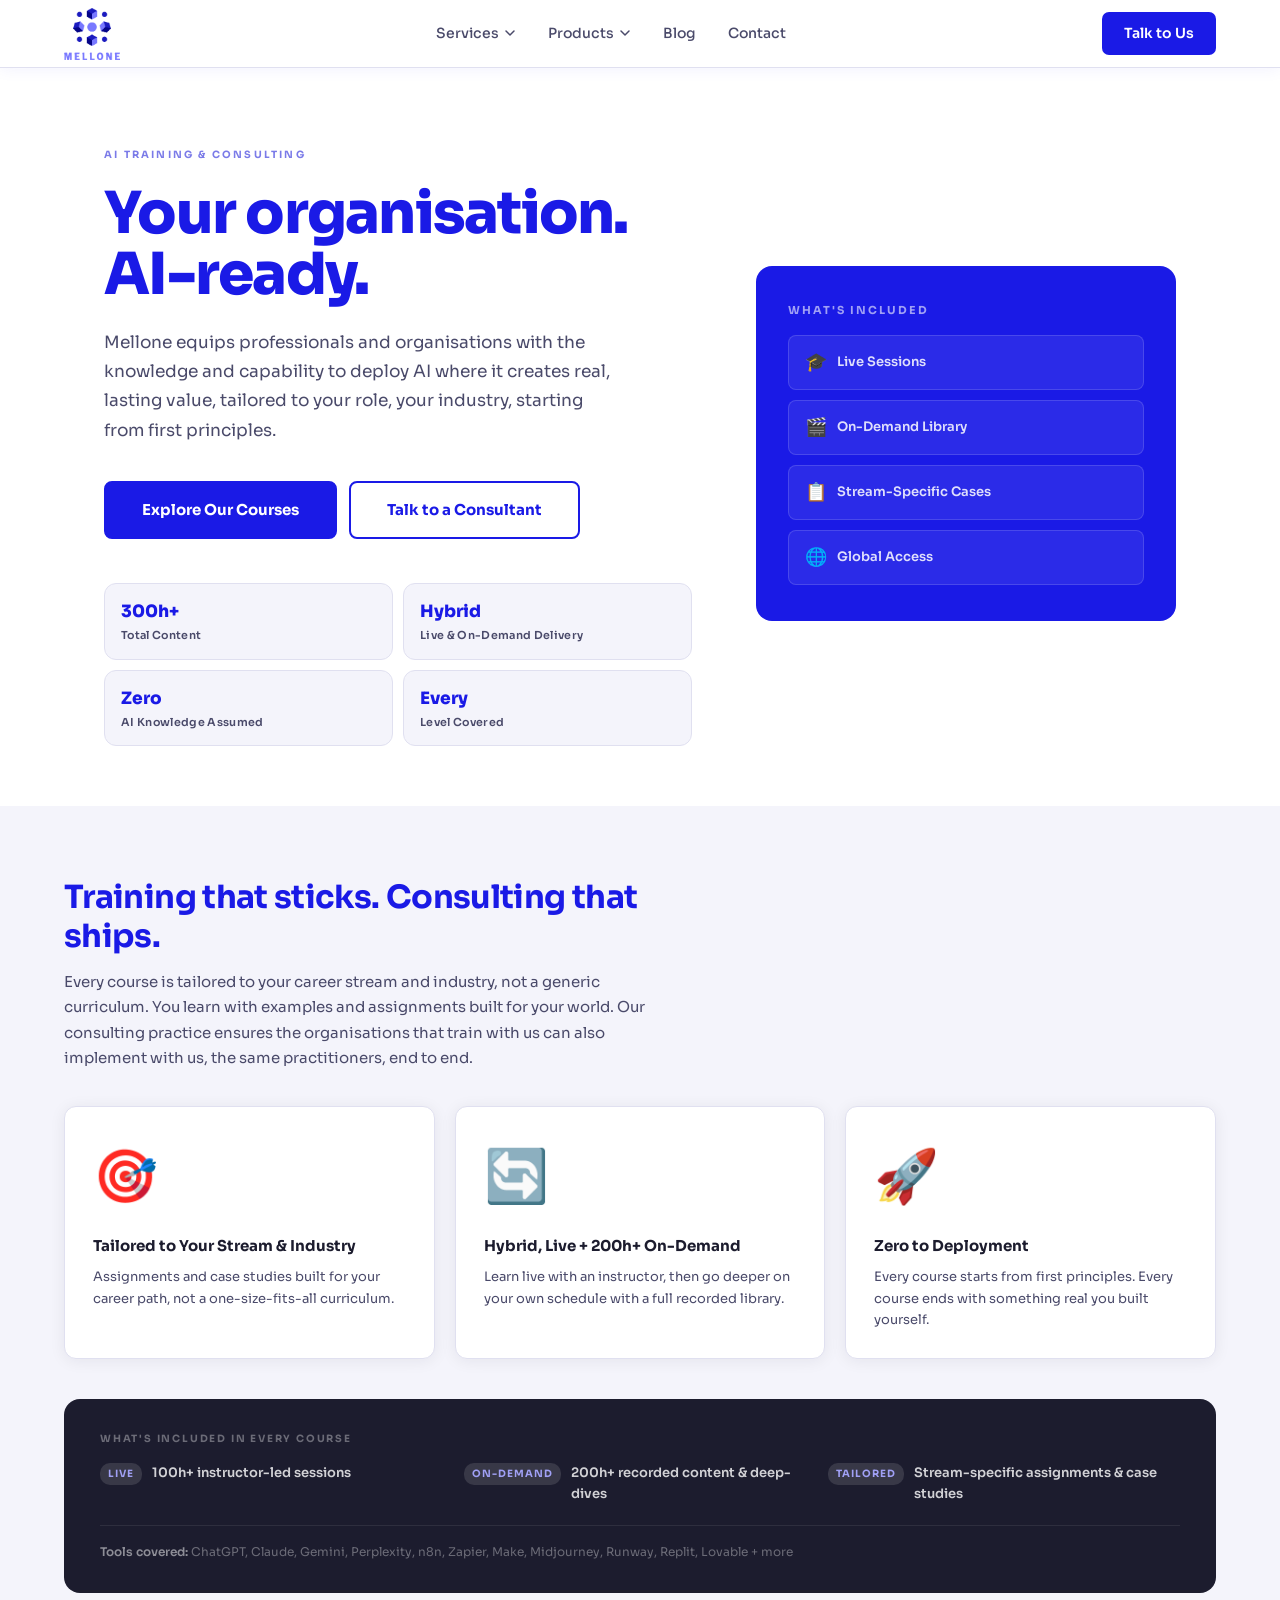
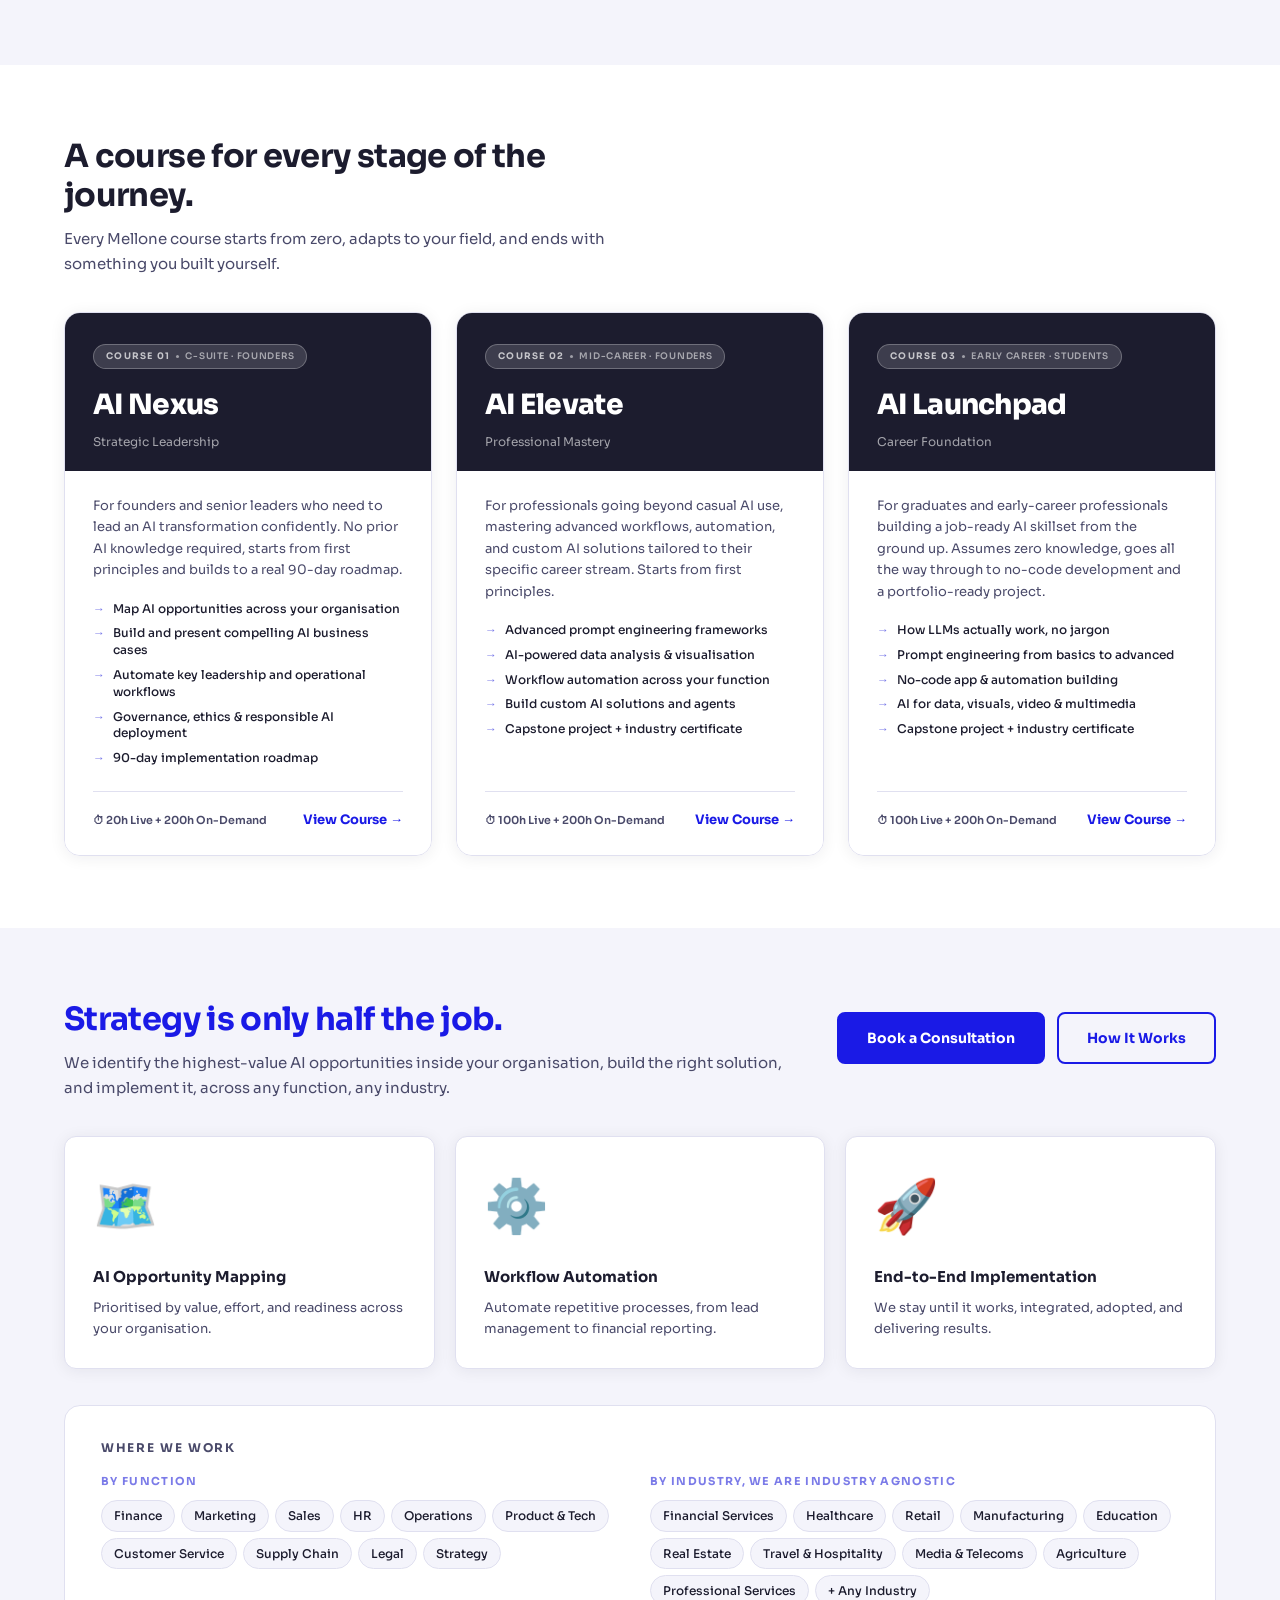
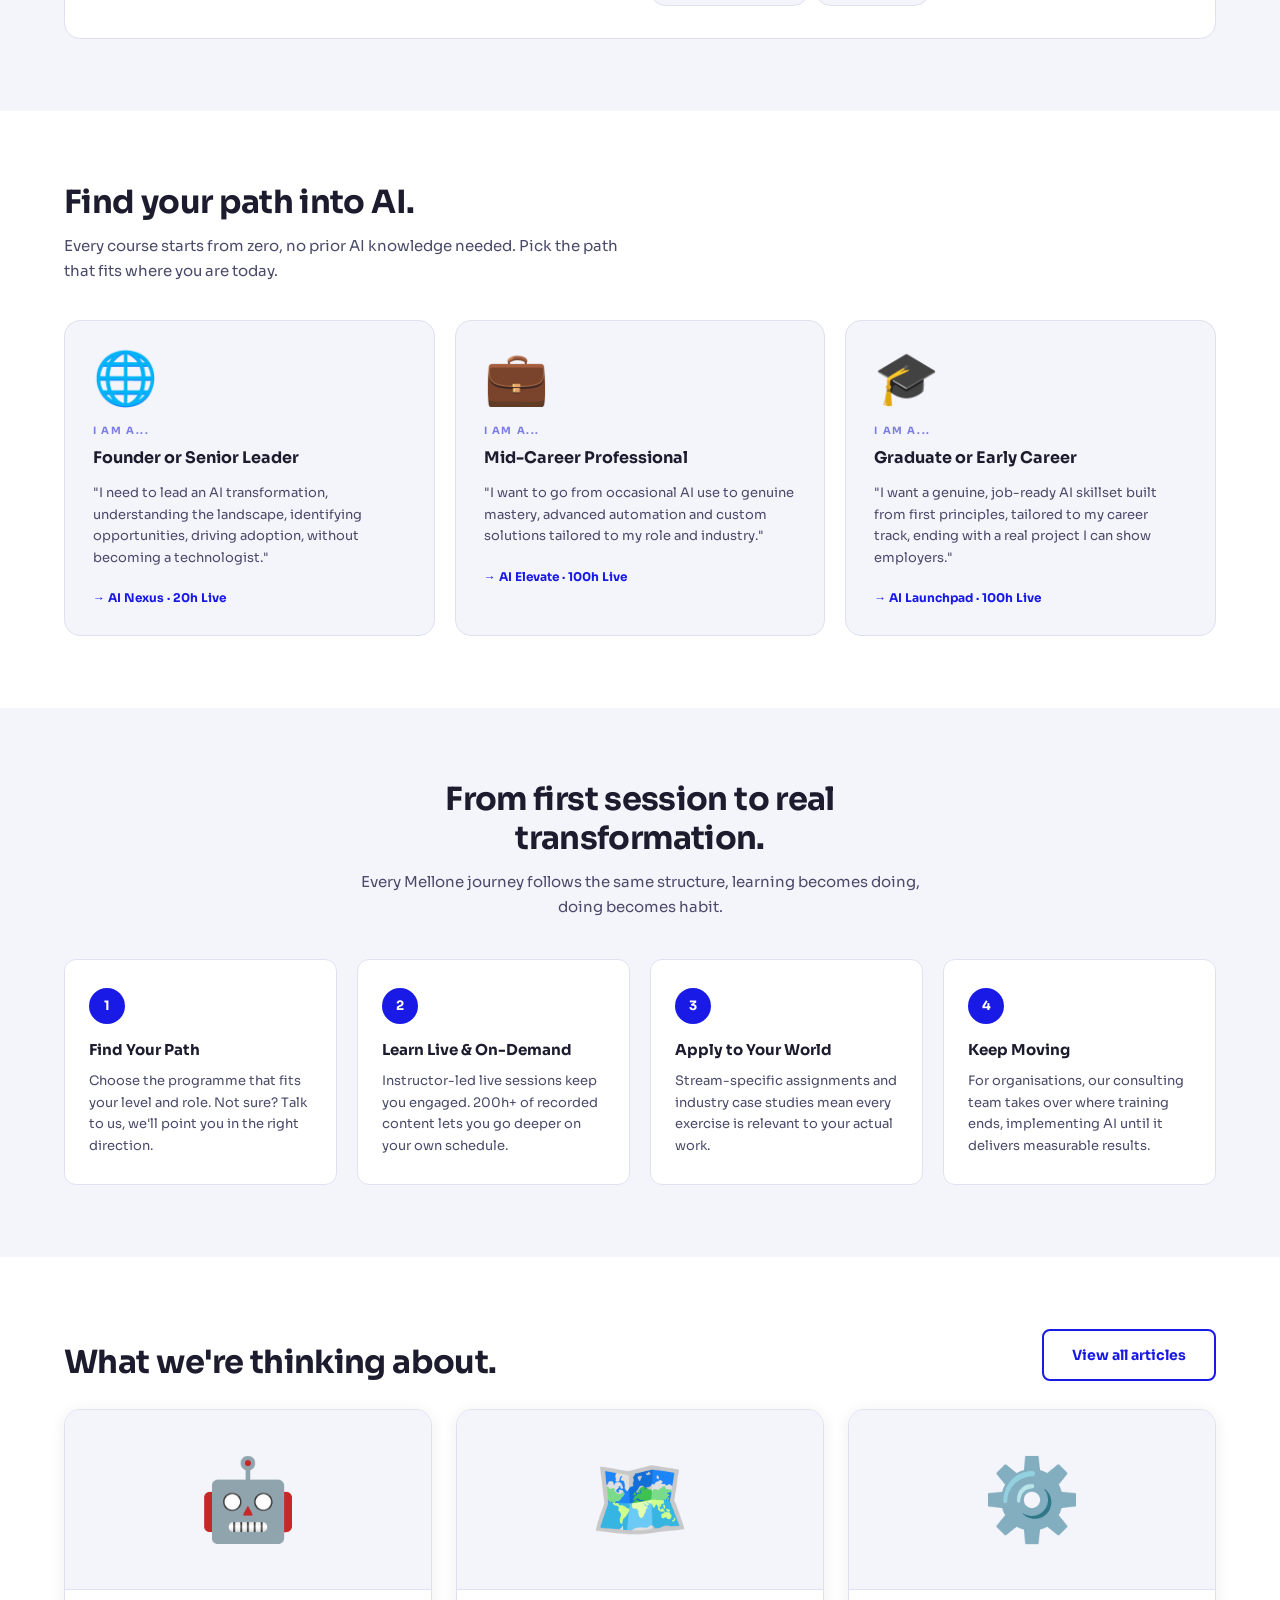
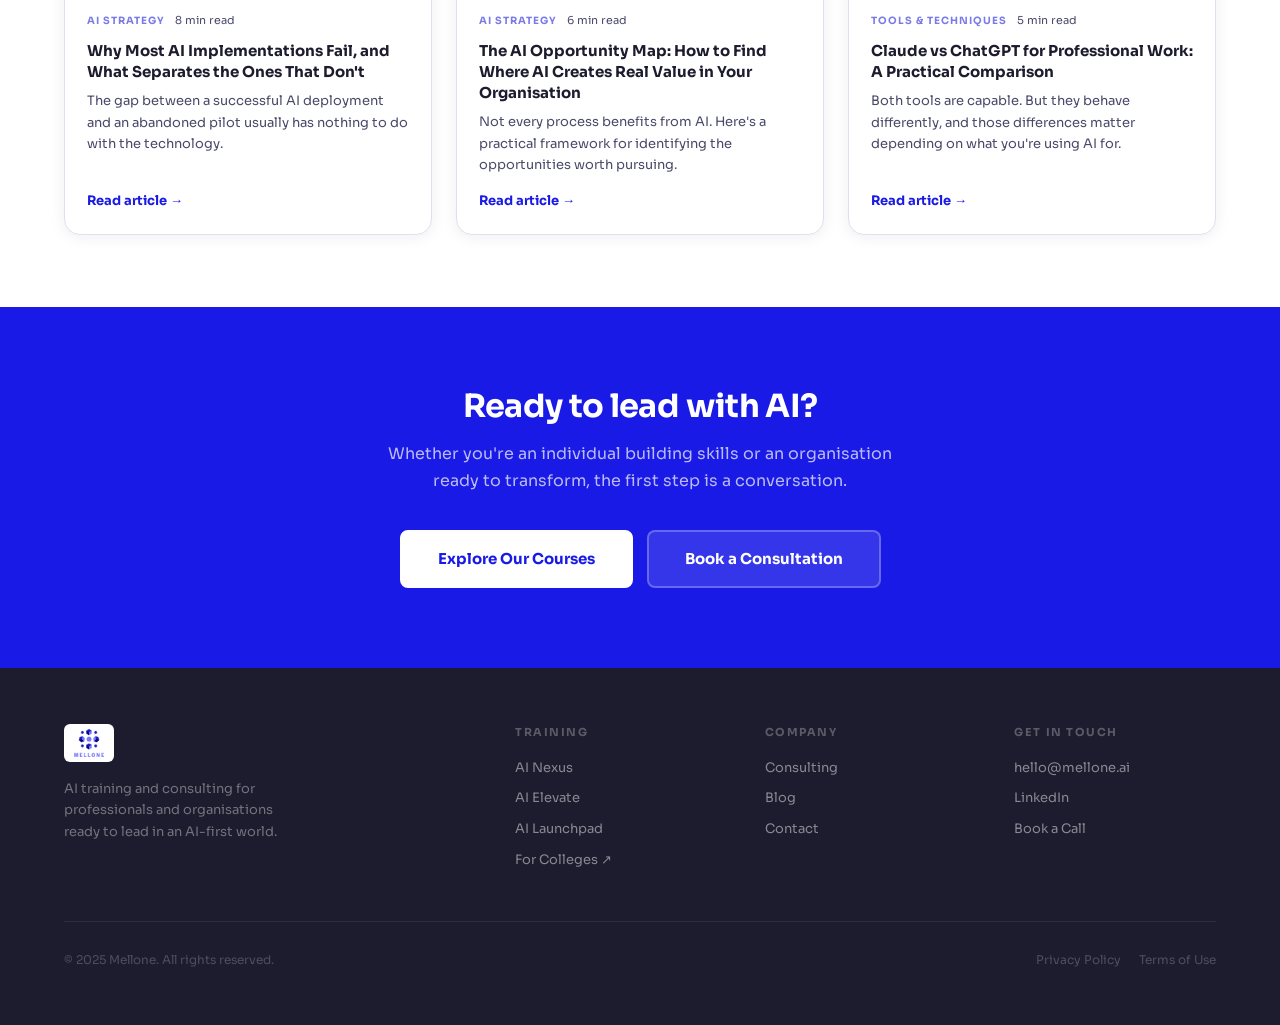
==== index.html @ 778fc6e7 "Initial commit: Mellone AI training & consulting website 9-page static website for Mellone — AI trai" ====
<!DOCTYPE html>
<html lang="en">
<head>
  <meta charset="UTF-8" />
  <meta name="viewport" content="width=device-width, initial-scale=1.0" />
  <title>Mellone | AI Training & Consulting</title>
  <link rel="stylesheet" href="styles.css" />
  <style>
    /* ---- PAGE-SPECIFIC STYLES ---- */

    /* HERO */
    .hero {
      padding: 72px 64px 60px;
      display: grid;
      grid-template-columns: 1fr 420px;
      gap: 64px;
      align-items: center;
      max-width: var(--max-width);
      margin: 0 auto;
    }

    .hero-eyebrow {
      display: inline-block;
      font-size: 10px;
      font-weight: 700;
      letter-spacing: 0.22em;
      text-transform: uppercase;
      color: var(--periwinkle);
      margin-bottom: 20px;
    }

    .hero h1 {
      font-size: clamp(38px, 5vw, 58px);
      font-weight: 800;
      color: var(--deep-blue);
      letter-spacing: -0.03em;
      line-height: 1.06;
      margin-bottom: 22px;
    }

    .hero-body {
      font-size: 17px;
      line-height: 1.72;
      color: var(--mid-gray);
      max-width: 520px;
      margin-bottom: 36px;
    }

    .hero-actions {
      display: flex;
      gap: 12px;
      flex-wrap: wrap;
      margin-bottom: 44px;
    }

    .hero-stats {
      display: grid;
      grid-template-columns: 1fr 1fr;
      gap: 10px;
    }

    .hero-stat {
      background: var(--off-white);
      border: 1px solid var(--border);
      border-radius: var(--radius-lg);
      padding: 14px 16px;
    }

    .hero-stat-num {
      font-size: 17px;
      font-weight: 800;
      color: var(--deep-blue);
      margin-bottom: 2px;
    }

    .hero-stat-lbl {
      font-size: 11px;
      font-weight: 600;
      color: var(--mid-gray);
      letter-spacing: 0.03em;
    }

    /* Hero right panel */
    .hero-right {
      background: var(--deep-blue);
      border-radius: var(--radius-xl);
      padding: 36px 32px;
      display: flex;
      flex-direction: column;
      gap: 10px;
    }

    .hero-panel-title {
      font-size: 11px;
      font-weight: 700;
      letter-spacing: 0.18em;
      text-transform: uppercase;
      color: var(--pale-blue);
      margin-bottom: 6px;
    }

    .hero-badge {
      display: flex;
      align-items: center;
      gap: 10px;
      background: rgba(255,255,255,0.08);
      border: 1px solid rgba(255,255,255,0.14);
      border-radius: var(--radius-md);
      padding: 12px 16px;
    }

    .hero-badge-icon { font-size: 18px; }

    .hero-badge-text {
      font-size: 13px;
      font-weight: 600;
      color: rgba(255,255,255,0.85);
    }

    /* WHAT WE DO */
    .what-we-do {
      padding: 72px 64px;
      background: var(--off-white);
    }

    .wwd-inner {
      max-width: var(--max-width);
      margin: 0 auto;
    }

    .wwd-header {
      max-width: 620px;
      margin-bottom: 36px;
    }

    .wwd-header h2 {
      color: var(--deep-blue);
      margin-bottom: 14px;
    }

    .wwd-pillars {
      display: grid;
      grid-template-columns: repeat(3, 1fr);
      gap: 20px;
      margin-bottom: 40px;
    }

    .pillar-card {
      background: white;
      border: 1px solid var(--border);
      border-radius: var(--radius-lg);
      padding: 28px;
      box-shadow: var(--shadow-card);
    }

    .pillar-icon { font-size: 52px; margin-bottom: 16px; }

    .pillar-title {
      font-size: 15px;
      font-weight: 700;
      color: var(--dark-navy);
      margin-bottom: 8px;
    }

    .pillar-desc {
      font-size: 13px;
      line-height: 1.65;
      color: var(--mid-gray);
    }

    .wwd-included {
      background: var(--dark-navy);
      border-radius: var(--radius-xl);
      padding: 32px 36px;
    }

    .included-label {
      font-size: 10px;
      font-weight: 700;
      letter-spacing: 0.18em;
      text-transform: uppercase;
      color: rgba(255,255,255,0.35);
      margin-bottom: 16px;
    }

    .included-grid {
      display: grid;
      grid-template-columns: repeat(3, 1fr);
      gap: 12px;
      margin-bottom: 20px;
    }

    .included-item {
      display: flex;
      align-items: flex-start;
      gap: 10px;
      font-size: 13px;
      font-weight: 600;
      color: rgba(255,255,255,0.8);
    }

    .included-item-badge {
      font-size: 10px;
      font-weight: 700;
      letter-spacing: 0.1em;
      text-transform: uppercase;
      background: rgba(255,255,255,0.12);
      color: var(--pale-blue);
      padding: 3px 8px;
      border-radius: 10px;
      flex-shrink: 0;
    }

    .tools-row {
      border-top: 1px solid rgba(255,255,255,0.08);
      padding-top: 16px;
      font-size: 12px;
      color: rgba(255,255,255,0.35);
    }

    .tools-row strong {
      color: rgba(255,255,255,0.5);
      font-weight: 600;
    }

    /* COURSES */
    .courses {
      padding: 72px 64px;
    }

    .courses-inner {
      max-width: var(--max-width);
      margin: 0 auto;
    }

    .courses-header {
      max-width: 600px;
      margin-bottom: 36px;
    }

    .courses-header h2 { margin-bottom: 12px; }

    .course-cards {
      display: grid;
      grid-template-columns: repeat(3, 1fr);
      gap: 24px;
    }

    .course-card {
      border-radius: var(--radius-xl);
      border: 1px solid var(--border);
      overflow: hidden;
      display: flex;
      flex-direction: column;
      box-shadow: var(--shadow-card);
    }

    .cc-header {
      padding: 28px 28px 20px;
    }

    .cc-header--nexus    { background: var(--dark-navy); }
    .cc-header--elevate  { background: var(--dark-navy); }
    .cc-header--launchpad { background: var(--dark-navy); }

    .cc-badge {
      display: inline-flex;
      align-items: center;
      gap: 6px;
      background: rgba(255,255,255,0.15);
      border: 1px solid rgba(255,255,255,0.25);
      border-radius: 20px;
      padding: 4px 12px;
      margin-bottom: 14px;
    }

    .cc-badge-num {
      font-size: 9px;
      font-weight: 700;
      letter-spacing: 0.14em;
      text-transform: uppercase;
      color: rgba(255,255,255,0.7);
    }

    .cc-badge-sep {
      width: 3px;
      height: 3px;
      border-radius: 50%;
      background: rgba(255,255,255,0.5);
    }

    .cc-badge-cat {
      font-size: 9px;
      font-weight: 600;
      letter-spacing: 0.08em;
      text-transform: uppercase;
      color: rgba(255,255,255,0.55);
    }

    .cc-name {
      font-size: 28px;
      font-weight: 800;
      color: white;
      letter-spacing: -0.025em;
      margin-bottom: 4px;
    }

    .cc-category-label {
      font-size: 12px;
      color: rgba(255,255,255,0.6);
    }

    .cc-body {
      padding: 24px 28px;
      background: white;
      flex: 1;
      display: flex;
      flex-direction: column;
    }

    .cc-desc {
      font-size: 13px;
      line-height: 1.65;
      color: var(--mid-gray);
      margin-bottom: 20px;
    }

    .cc-features {
      list-style: none;
      display: flex;
      flex-direction: column;
      gap: 8px;
      margin-bottom: 24px;
      flex: 1;
    }

    .cc-feat {
      display: flex;
      align-items: flex-start;
      gap: 8px;
      font-size: 12px;
      color: var(--dark-navy);
      font-weight: 500;
      line-height: 1.4;
    }

    .cc-feat::before {
      content: '→';
      color: var(--periwinkle);
      font-weight: 700;
      flex-shrink: 0;
    }

    .cc-footer {
      display: flex;
      align-items: center;
      justify-content: space-between;
      padding-top: 18px;
      border-top: 1px solid var(--border);
      margin-top: auto;
    }

    .cc-duration {
      font-size: 11px;
      font-weight: 600;
      color: var(--mid-gray);
    }

    .cc-cta {
      font-size: 13px;
      font-weight: 700;
      color: var(--deep-blue);
      text-decoration: none;
      transition: color 0.15s;
    }

    .cc-cta:hover { color: var(--mid-blue); }

    /* CONSULTING */
    .consulting-section {
      padding: 72px 64px;
      background: var(--off-white);
    }

    .consulting-inner {
      max-width: var(--max-width);
      margin: 0 auto;
    }

    .consulting-header {
      display: grid;
      grid-template-columns: 1fr auto;
      align-items: end;
      gap: 40px;
      margin-bottom: 36px;
    }

    .consulting-header h2 {
      color: var(--deep-blue);
      margin-bottom: 12px;
    }

    .consulting-cards {
      display: grid;
      grid-template-columns: repeat(3, 1fr);
      gap: 20px;
      margin-bottom: 36px;
    }

    .consulting-card {
      background: white;
      border: 1px solid var(--border);
      border-radius: var(--radius-lg);
      padding: 28px;
      box-shadow: var(--shadow-card);
    }

    .oc-icon { font-size: 52px; margin-bottom: 16px; }

    .ww-tag--more {
      font-weight: 700;
      color: var(--deep-blue);
      background: rgba(26,26,230,0.08);
      border-color: rgba(26,26,230,0.2);
    }

    .oc-title {
      font-size: 15px;
      font-weight: 700;
      color: var(--dark-navy);
      margin-bottom: 8px;
    }

    .oc-desc {
      font-size: 13px;
      line-height: 1.65;
      color: var(--mid-gray);
    }

    .where-we-work {
      background: white;
      border: 1px solid var(--border);
      border-radius: var(--radius-xl);
      padding: 32px 36px;
    }

    .ww-title {
      font-size: 12px;
      font-weight: 700;
      letter-spacing: 0.14em;
      text-transform: uppercase;
      color: var(--mid-gray);
      margin-bottom: 16px;
    }

    .ww-grid {
      display: grid;
      grid-template-columns: 1fr 1fr;
      gap: 20px;
    }

    .ww-group-label {
      font-size: 11px;
      font-weight: 700;
      letter-spacing: 0.12em;
      text-transform: uppercase;
      color: var(--periwinkle);
      margin-bottom: 10px;
    }

    .ww-tags {
      display: flex;
      flex-wrap: wrap;
      gap: 6px;
    }

    .ww-tag {
      font-size: 12px;
      font-weight: 500;
      color: var(--dark-navy);
      background: var(--off-white);
      border: 1px solid var(--border);
      padding: 5px 12px;
      border-radius: 20px;
    }

    .consulting-cta-row {
      display: flex;
      gap: 12px;
      margin-bottom: 36px;
    }

    /* PATHWAYS */
    .pathways {
      padding: 72px 64px;
    }

    .pathways-inner {
      max-width: var(--max-width);
      margin: 0 auto;
    }

    .pathways-header {
      max-width: 580px;
      margin-bottom: 36px;
    }

    .pathways-header h2 { margin-bottom: 12px; }

    .pathway-cards {
      display: grid;
      grid-template-columns: repeat(3, 1fr);
      gap: 20px;
    }

    .pathway-card {
      background: var(--off-white);
      border: 1px solid var(--border);
      border-radius: var(--radius-xl);
      padding: 32px 28px 28px;
    }

    .pathway-icon {
      font-size: 52px;
      margin-bottom: 18px;
      display: block;
      line-height: 1;
    }

    .pathway-label {
      font-size: 10px;
      font-weight: 700;
      letter-spacing: 0.16em;
      text-transform: uppercase;
      color: var(--periwinkle);
      margin-bottom: 6px;
    }

    .pathway-title {
      font-size: 16px;
      font-weight: 700;
      color: var(--dark-navy);
      margin-bottom: 12px;
    }

    .pathway-desc {
      font-size: 13px;
      line-height: 1.65;
      color: var(--mid-gray);
      margin-bottom: 20px;
    }

    .pathway-link {
      font-size: 12px;
      font-weight: 700;
      color: var(--deep-blue);
      display: flex;
      align-items: center;
      gap: 6px;
      text-decoration: none;
      transition: color 0.15s;
    }

    .pathway-link:hover { color: var(--mid-blue); }

    /* PROCESS */
    .process {
      padding: 72px 64px;
      background: var(--off-white);
    }

    .process-inner {
      max-width: var(--max-width);
      margin: 0 auto;
    }

    .process-header {
      text-align: center;
      max-width: 600px;
      margin: 0 auto 40px;
    }

    .process-header h2 { margin-bottom: 12px; }

    .process-steps {
      display: grid;
      grid-template-columns: repeat(4, 1fr);
      gap: 20px;
      position: relative;
    }

    .step-card {
      background: white;
      border: 1px solid var(--border);
      border-radius: var(--radius-lg);
      padding: 28px 24px;
      position: relative;
    }

    .step-num {
      width: 36px;
      height: 36px;
      border-radius: 50%;
      background: var(--deep-blue);
      color: white;
      font-size: 13px;
      font-weight: 700;
      display: flex;
      align-items: center;
      justify-content: center;
      margin-bottom: 14px;
    }

    .step-title {
      font-size: 15px;
      font-weight: 700;
      color: var(--dark-navy);
      margin-bottom: 8px;
    }

    .step-desc {
      font-size: 13px;
      line-height: 1.65;
      color: var(--mid-gray);
    }

    /* BLOG */
    .blog-section {
      padding: 72px 64px;
    }

    .blog-inner {
      max-width: var(--max-width);
      margin: 0 auto;
    }

    .blog-header {
      display: flex;
      align-items: flex-end;
      justify-content: space-between;
      margin-bottom: 28px;
    }

    .blog-header h2 { margin-bottom: 0; }

    .blog-grid {
      display: grid;
      grid-template-columns: repeat(3, 1fr);
      gap: 24px;
    }

    .blog-card {
      border: 1px solid var(--border);
      border-radius: var(--radius-xl);
      overflow: hidden;
      display: flex;
      flex-direction: column;
      background: white;
      box-shadow: var(--shadow-card);
      transition: box-shadow 0.2s, transform 0.2s;
    }

    .blog-card:hover {
      box-shadow: 0 8px 32px rgba(28,28,46,0.12);
      transform: translateY(-2px);
    }

    .blog-card-img {
      height: 180px;
      background: var(--off-white);
      display: flex;
      align-items: center;
      justify-content: center;
      border-bottom: 1px solid var(--border);
      font-size: 80px;
    }

    .blog-card-body {
      padding: 22px;
      flex: 1;
      display: flex;
      flex-direction: column;
    }

    .blog-card-meta {
      display: flex;
      align-items: center;
      gap: 10px;
      margin-bottom: 10px;
    }

    .blog-card-cat {
      font-size: 10px;
      font-weight: 700;
      letter-spacing: 0.1em;
      text-transform: uppercase;
      color: var(--periwinkle);
    }

    .blog-card-time {
      font-size: 11px;
      color: var(--mid-gray);
    }

    .blog-card-title {
      font-size: 15px;
      font-weight: 700;
      color: var(--dark-navy);
      line-height: 1.4;
      margin-bottom: 8px;
    }

    .blog-card-excerpt {
      font-size: 13px;
      line-height: 1.65;
      color: var(--mid-gray);
      flex: 1;
      margin-bottom: 16px;
    }

    .blog-card-link {
      font-size: 13px;
      font-weight: 700;
      color: var(--deep-blue);
      text-decoration: none;
      transition: color 0.15s;
    }

    .blog-card-link:hover { color: var(--mid-blue); }

    /* RESPONSIVE */
    @media (max-width: 1024px) {
      .hero {
        grid-template-columns: 1fr;
        padding: 72px 40px 64px;
        gap: 40px;
      }
      .hero-right { display: none; }
      .wwd-pillars,
      .course-cards,
      .consulting-cards,
      .pathway-cards,
      .blog-grid {
        grid-template-columns: 1fr 1fr;
      }
      .process-steps { grid-template-columns: 1fr 1fr; }
      .included-grid { grid-template-columns: 1fr 1fr; }
      .what-we-do,
      .courses,
      .consulting-section,
      .pathways,
      .process,
      .blog-section { padding: 72px 40px; }
    }

    @media (max-width: 768px) {
      .hero { padding: 56px 20px 48px; }
      .hero-stats { grid-template-columns: 1fr 1fr; }
      .wwd-pillars,
      .course-cards,
      .consulting-cards,
      .pathway-cards,
      .process-steps,
      .blog-grid { grid-template-columns: 1fr; }
      .included-grid { grid-template-columns: 1fr; }
      .what-we-do,
      .courses,
      .consulting-section,
      .pathways,
      .process,
      .blog-section { padding: 56px 20px; }
      .consulting-header { grid-template-columns: 1fr; }
      .blog-header { flex-direction: column; align-items: flex-start; gap: 14px; }
      .ww-grid { grid-template-columns: 1fr; }
    }
  </style>
</head>
<body>

  <!-- ======================== NAV ======================== -->
  <nav class="nav">
    <a href="index.html" class="nav-logo">
      <img src="assets/FullLogo_NoBuffer.png" alt="Mellone" />
    </a>

    <div class="nav-links">
      <div class="nav-dropdown">
        <button class="nav-dropdown-toggle">
          Services
          <svg viewBox="0 0 12 12" fill="none" xmlns="http://www.w3.org/2000/svg"><path d="M2 4l4 4 4-4" stroke="currentColor" stroke-width="1.5" stroke-linecap="round" stroke-linejoin="round"/></svg>
        </button>
        <div class="nav-dropdown-menu">
          <a href="consulting.html" class="nav-dropdown-item">Consulting</a>
          <a href="training.html" class="nav-dropdown-item">Training</a>
        </div>
      </div>

      <div class="nav-dropdown">
        <button class="nav-dropdown-toggle">
          Products
          <svg viewBox="0 0 12 12" fill="none" xmlns="http://www.w3.org/2000/svg"><path d="M2 4l4 4 4-4" stroke="currentColor" stroke-width="1.5" stroke-linecap="round" stroke-linejoin="round"/></svg>
        </button>
        <div class="nav-dropdown-menu">
          <a href="ai-nexus.html" class="nav-dropdown-item">AI Nexus</a>
          <a href="ai-launchpad.html" class="nav-dropdown-item">AI Launchpad</a>
          <a href="ai-elevate.html" class="nav-dropdown-item">AI Elevate</a>
          <a href="https://campuslogix.in/" class="nav-dropdown-item" target="_blank" rel="noopener">For Colleges ↗</a>
        </div>
      </div>

      <a href="blog.html" class="nav-link">Blog</a>
      <a href="contact.html" class="nav-link">Contact</a>
    </div>

    <div class="nav-right">
      <a href="contact.html" class="nav-cta">Talk to Us</a>
    </div>

    <button class="nav-hamburger" aria-label="Toggle menu" onclick="this.closest('.nav').classList.toggle('mobile-open')">
      <span></span><span></span><span></span>
    </button>
  </nav>

  <!-- ======================== HERO ======================== -->
  <section style="background: var(--white);">
    <div class="hero animate-fade-up">
      <div class="hero-left">
        <span class="hero-eyebrow">AI Training &amp; Consulting</span>
        <h1>Your organisation.<br>AI-ready.</h1>
        <p class="hero-body">Mellone equips professionals and organisations with the knowledge and capability to deploy AI where it creates real, lasting value, tailored to your role, your industry, starting from first principles.</p>
        <div class="hero-actions">
          <a href="training.html" class="btn btn-primary btn-lg">Explore Our Courses</a>
          <a href="contact.html" class="btn btn-secondary btn-lg">Talk to a Consultant</a>
        </div>
        <div class="hero-stats">
          <div class="hero-stat">
            <div class="hero-stat-num">300h+</div>
            <div class="hero-stat-lbl">Total Content</div>
          </div>
          <div class="hero-stat">
            <div class="hero-stat-num">Hybrid</div>
            <div class="hero-stat-lbl">Live &amp; On-Demand Delivery</div>
          </div>
          <div class="hero-stat">
            <div class="hero-stat-num">Zero</div>
            <div class="hero-stat-lbl">AI Knowledge Assumed</div>
          </div>
          <div class="hero-stat">
            <div class="hero-stat-num">Every</div>
            <div class="hero-stat-lbl">Level Covered</div>
          </div>
        </div>
      </div>

      <div class="hero-right">
        <div class="hero-panel-title">What's included</div>
        <div class="hero-badge">
          <span class="hero-badge-icon">🎓</span>
          <span class="hero-badge-text">Live Sessions</span>
        </div>
        <div class="hero-badge">
          <span class="hero-badge-icon">🎬</span>
          <span class="hero-badge-text">On-Demand Library</span>
        </div>
        <div class="hero-badge">
          <span class="hero-badge-icon">📋</span>
          <span class="hero-badge-text">Stream-Specific Cases</span>
        </div>
        <div class="hero-badge">
          <span class="hero-badge-icon">🌐</span>
          <span class="hero-badge-text">Global Access</span>
        </div>
      </div>
    </div>
  </section>

  <!-- ======================== WHAT WE DO ======================== -->
  <section class="what-we-do">
    <div class="wwd-inner">
      <div class="wwd-header">
        <h2>Training that sticks. Consulting that ships.</h2>
        <p class="body-md">Every course is tailored to your career stream and industry, not a generic curriculum. You learn with examples and assignments built for your world. Our consulting practice ensures the organisations that train with us can also implement with us, the same practitioners, end to end.</p>
      </div>

      <div class="wwd-pillars">
        <div class="pillar-card">
          <div class="pillar-icon">🎯</div>
          <div class="pillar-title">Tailored to Your Stream &amp; Industry</div>
          <p class="pillar-desc">Assignments and case studies built for your career path, not a one-size-fits-all curriculum.</p>
        </div>
        <div class="pillar-card">
          <div class="pillar-icon">🔄</div>
          <div class="pillar-title">Hybrid, Live + 200h+ On-Demand</div>
          <p class="pillar-desc">Learn live with an instructor, then go deeper on your own schedule with a full recorded library.</p>
        </div>
        <div class="pillar-card">
          <div class="pillar-icon">🚀</div>
          <div class="pillar-title">Zero to Deployment</div>
          <p class="pillar-desc">Every course starts from first principles. Every course ends with something real you built yourself.</p>
        </div>
      </div>

      <div class="wwd-included">
        <div class="included-label">What's included in every course</div>
        <div class="included-grid">
          <div class="included-item">
            <span class="included-item-badge">Live</span>
            100h+ instructor-led sessions
          </div>
          <div class="included-item">
            <span class="included-item-badge">On-Demand</span>
            200h+ recorded content &amp; deep-dives
          </div>
          <div class="included-item">
            <span class="included-item-badge">Tailored</span>
            Stream-specific assignments &amp; case studies
          </div>
        </div>
        <div class="tools-row">
          <strong>Tools covered:</strong> ChatGPT, Claude, Gemini, Perplexity, n8n, Zapier, Make, Midjourney, Runway, Replit, Lovable + more
        </div>
      </div>
    </div>
  </section>

  <!-- ======================== COURSES ======================== -->
  <section class="courses">
    <div class="courses-inner">
      <div class="courses-header">
        <h2>A course for every stage of the journey.</h2>
        <p class="body-md">Every Mellone course starts from zero, adapts to your field, and ends with something you built yourself.</p>
      </div>

      <div class="course-cards">
        <!-- AI Nexus -->
        <div class="course-card">
          <div class="cc-header cc-header--nexus">
            <div class="cc-badge">
              <span class="cc-badge-num">Course 01</span>
              <span class="cc-badge-sep"></span>
              <span class="cc-badge-cat">C-Suite · Founders</span>
            </div>
            <div class="cc-name">AI Nexus</div>
            <div class="cc-category-label">Strategic Leadership</div>
          </div>
          <div class="cc-body">
            <p class="cc-desc">For founders and senior leaders who need to lead an AI transformation confidently. No prior AI knowledge required, starts from first principles and builds to a real 90-day roadmap.</p>
            <ul class="cc-features">
              <li class="cc-feat">Map AI opportunities across your organisation</li>
              <li class="cc-feat">Build and present compelling AI business cases</li>
              <li class="cc-feat">Automate key leadership and operational workflows</li>
              <li class="cc-feat">Governance, ethics &amp; responsible AI deployment</li>
              <li class="cc-feat">90-day implementation roadmap</li>
            </ul>
            <div class="cc-footer">
              <span class="cc-duration">⏱ 20h Live + 200h On-Demand</span>
              <a href="ai-nexus.html" class="cc-cta">View Course →</a>
            </div>
          </div>
        </div>

        <!-- AI Elevate -->
        <div class="course-card">
          <div class="cc-header cc-header--elevate">
            <div class="cc-badge">
              <span class="cc-badge-num">Course 02</span>
              <span class="cc-badge-sep"></span>
              <span class="cc-badge-cat">Mid-Career · Founders</span>
            </div>
            <div class="cc-name">AI Elevate</div>
            <div class="cc-category-label">Professional Mastery</div>
          </div>
          <div class="cc-body">
            <p class="cc-desc">For professionals going beyond casual AI use, mastering advanced workflows, automation, and custom AI solutions tailored to their specific career stream. Starts from first principles.</p>
            <ul class="cc-features">
              <li class="cc-feat">Advanced prompt engineering frameworks</li>
              <li class="cc-feat">AI-powered data analysis &amp; visualisation</li>
              <li class="cc-feat">Workflow automation across your function</li>
              <li class="cc-feat">Build custom AI solutions and agents</li>
              <li class="cc-feat">Capstone project + industry certificate</li>
            </ul>
            <div class="cc-footer">
              <span class="cc-duration">⏱ 100h Live + 200h On-Demand</span>
              <a href="ai-elevate.html" class="cc-cta">View Course →</a>
            </div>
          </div>
        </div>

        <!-- AI Launchpad -->
        <div class="course-card">
          <div class="cc-header cc-header--launchpad">
            <div class="cc-badge">
              <span class="cc-badge-num">Course 03</span>
              <span class="cc-badge-sep"></span>
              <span class="cc-badge-cat">Early Career · Students</span>
            </div>
            <div class="cc-name">AI Launchpad</div>
            <div class="cc-category-label">Career Foundation</div>
          </div>
          <div class="cc-body">
            <p class="cc-desc">For graduates and early-career professionals building a job-ready AI skillset from the ground up. Assumes zero knowledge, goes all the way through to no-code development and a portfolio-ready project.</p>
            <ul class="cc-features">
              <li class="cc-feat">How LLMs actually work, no jargon</li>
              <li class="cc-feat">Prompt engineering from basics to advanced</li>
              <li class="cc-feat">No-code app &amp; automation building</li>
              <li class="cc-feat">AI for data, visuals, video &amp; multimedia</li>
              <li class="cc-feat">Capstone project + industry certificate</li>
            </ul>
            <div class="cc-footer">
              <span class="cc-duration">⏱ 100h Live + 200h On-Demand</span>
              <a href="ai-launchpad.html" class="cc-cta">View Course →</a>
            </div>
          </div>
        </div>
      </div>
    </div>
  </section>

  <!-- ======================== CONSULTING ======================== -->
  <section class="consulting-section">
    <div class="consulting-inner">
      <div class="consulting-header">
        <div>
          <h2>Strategy is only half the job.</h2>
          <p class="body-md">We identify the highest-value AI opportunities inside your organisation, build the right solution, and implement it, across any function, any industry.</p>
        </div>
        <div class="consulting-cta-row">
          <a href="contact.html" class="btn btn-primary">Book a Consultation</a>
          <a href="consulting.html" class="btn btn-secondary">How It Works</a>
        </div>
      </div>

      <div class="consulting-cards">
        <div class="consulting-card">
          <div class="oc-icon">🗺️</div>
          <div class="oc-title">AI Opportunity Mapping</div>
          <p class="oc-desc">Prioritised by value, effort, and readiness across your organisation.</p>
        </div>
        <div class="consulting-card">
          <div class="oc-icon">⚙️</div>
          <div class="oc-title">Workflow Automation</div>
          <p class="oc-desc">Automate repetitive processes, from lead management to financial reporting.</p>
        </div>
        <div class="consulting-card">
          <div class="oc-icon">🚀</div>
          <div class="oc-title">End-to-End Implementation</div>
          <p class="oc-desc">We stay until it works, integrated, adopted, and delivering results.</p>
        </div>
      </div>

      <div class="where-we-work">
        <div class="ww-title">Where we work</div>
        <div class="ww-grid">
          <div>
            <div class="ww-group-label">By Function</div>
            <div class="ww-tags">
              <span class="ww-tag">Finance</span>
              <span class="ww-tag">Marketing</span>
              <span class="ww-tag">Sales</span>
              <span class="ww-tag">HR</span>
              <span class="ww-tag">Operations</span>
              <span class="ww-tag">Product &amp; Tech</span>
              <span class="ww-tag">Customer Service</span>
              <span class="ww-tag">Supply Chain</span>
              <span class="ww-tag">Legal</span>
              <span class="ww-tag">Strategy</span>
            </div>
          </div>
          <div>
            <div class="ww-group-label">By Industry, we are industry agnostic</div>
            <div class="ww-tags">
              <span class="ww-tag">Financial Services</span>
              <span class="ww-tag">Healthcare</span>
              <span class="ww-tag">Retail</span>
              <span class="ww-tag">Manufacturing</span>
              <span class="ww-tag">Education</span>
              <span class="ww-tag">Real Estate</span>
              <span class="ww-tag">Travel &amp; Hospitality</span>
              <span class="ww-tag">Media &amp; Telecoms</span>
              <span class="ww-tag">Agriculture</span>
              <span class="ww-tag">Professional Services</span>
              <span class="ww-tag ww-tag--more">+ Any Industry</span>
            </div>
          </div>
        </div>
      </div>
    </div>
  </section>

  <!-- ======================== PATHWAYS ======================== -->
  <section class="pathways">
    <div class="pathways-inner">
      <div class="pathways-header">
        <h2>Find your path into AI.</h2>
        <p class="body-md">Every course starts from zero, no prior AI knowledge needed. Pick the path that fits where you are today.</p>
      </div>

      <div class="pathway-cards">
        <div class="pathway-card">
          <span class="pathway-icon">🌐</span>
          <div class="pathway-label">I am a...</div>
          <div class="pathway-title">Founder or Senior Leader</div>
          <p class="pathway-desc">"I need to lead an AI transformation, understanding the landscape, identifying opportunities, driving adoption, without becoming a technologist."</p>
          <a href="ai-nexus.html" class="pathway-link">→ AI Nexus · 20h Live</a>
        </div>
        <div class="pathway-card">
          <span class="pathway-icon">💼</span>
          <div class="pathway-label">I am a...</div>
          <div class="pathway-title">Mid-Career Professional</div>
          <p class="pathway-desc">"I want to go from occasional AI use to genuine mastery, advanced automation and custom solutions tailored to my role and industry."</p>
          <a href="ai-elevate.html" class="pathway-link">→ AI Elevate · 100h Live</a>
        </div>
        <div class="pathway-card">
          <span class="pathway-icon">🎓</span>
          <div class="pathway-label">I am a...</div>
          <div class="pathway-title">Graduate or Early Career</div>
          <p class="pathway-desc">"I want a genuine, job-ready AI skillset built from first principles, tailored to my career track, ending with a real project I can show employers."</p>
          <a href="ai-launchpad.html" class="pathway-link">→ AI Launchpad · 100h Live</a>
        </div>
      </div>
    </div>
  </section>

  <!-- ======================== PROCESS ======================== -->
  <section class="process">
    <div class="process-inner">
      <div class="process-header">
        <h2>From first session to real transformation.</h2>
        <p class="body-md">Every Mellone journey follows the same structure, learning becomes doing, doing becomes habit.</p>
      </div>

      <div class="process-steps">
        <div class="step-card">
          <div class="step-num">1</div>
          <div class="step-title">Find Your Path</div>
          <p class="step-desc">Choose the programme that fits your level and role. Not sure? Talk to us, we'll point you in the right direction.</p>
        </div>
        <div class="step-card">
          <div class="step-num">2</div>
          <div class="step-title">Learn Live &amp; On-Demand</div>
          <p class="step-desc">Instructor-led live sessions keep you engaged. 200h+ of recorded content lets you go deeper on your own schedule.</p>
        </div>
        <div class="step-card">
          <div class="step-num">3</div>
          <div class="step-title">Apply to Your World</div>
          <p class="step-desc">Stream-specific assignments and industry case studies mean every exercise is relevant to your actual work.</p>
        </div>
        <div class="step-card">
          <div class="step-num">4</div>
          <div class="step-title">Keep Moving</div>
          <p class="step-desc">For organisations, our consulting team takes over where training ends, implementing AI until it delivers measurable results.</p>
        </div>
      </div>
    </div>
  </section>

  <!-- ======================== BLOG ======================== -->
  <section class="blog-section">
    <div class="blog-inner">
      <div class="blog-header">
        <h2>What we're thinking about.</h2>
        <a href="blog.html" class="btn btn-secondary">View all articles</a>
      </div>

      <div class="blog-grid">
        <a href="blog-article.html" class="blog-card" style="text-decoration:none;">
          <div class="blog-card-img">🤖</div>
          <div class="blog-card-body">
            <div class="blog-card-meta">
              <span class="blog-card-cat">AI Strategy</span>
              <span class="blog-card-time">8 min read</span>
            </div>
            <div class="blog-card-title">Why Most AI Implementations Fail, and What Separates the Ones That Don't</div>
            <p class="blog-card-excerpt">The gap between a successful AI deployment and an abandoned pilot usually has nothing to do with the technology.</p>
            <span class="blog-card-link">Read article →</span>
          </div>
        </a>
        <a href="blog.html" class="blog-card" style="text-decoration:none;">
          <div class="blog-card-img">🗺️</div>
          <div class="blog-card-body">
            <div class="blog-card-meta">
              <span class="blog-card-cat">AI Strategy</span>
              <span class="blog-card-time">6 min read</span>
            </div>
            <div class="blog-card-title">The AI Opportunity Map: How to Find Where AI Creates Real Value in Your Organisation</div>
            <p class="blog-card-excerpt">Not every process benefits from AI. Here's a practical framework for identifying the opportunities worth pursuing.</p>
            <span class="blog-card-link">Read article →</span>
          </div>
        </a>
        <a href="blog.html" class="blog-card" style="text-decoration:none;">
          <div class="blog-card-img">⚙️</div>
          <div class="blog-card-body">
            <div class="blog-card-meta">
              <span class="blog-card-cat">Tools &amp; Techniques</span>
              <span class="blog-card-time">5 min read</span>
            </div>
            <div class="blog-card-title">Claude vs ChatGPT for Professional Work: A Practical Comparison</div>
            <p class="blog-card-excerpt">Both tools are capable. But they behave differently, and those differences matter depending on what you're using AI for.</p>
            <span class="blog-card-link">Read article →</span>
          </div>
        </a>
      </div>
    </div>
  </section>

  <!-- ======================== CTA ======================== -->
  <section class="cta-section">
    <div style="max-width: var(--max-width); margin: 0 auto;">
      <h2>Ready to lead with AI?</h2>
      <p>Whether you're an individual building skills or an organisation ready to transform, the first step is a conversation.</p>
      <div class="cta-actions">
        <a href="training.html" class="btn btn-white btn-lg">Explore Our Courses</a>
        <a href="contact.html" class="btn btn-ghost-white btn-lg">Book a Consultation</a>
      </div>
    </div>
  </section>

  <!-- ======================== FOOTER ======================== -->
  <footer class="footer">
    <div class="footer-inner">
      <div class="footer-top">
        <div class="footer-brand">
          <div class="footer-logo-wrap">
            <div class="footer-logo-img">
              <img src="assets/FullLogo_NoBuffer.png" alt="Mellone" />
            </div>
          </div>
          <p class="footer-tagline">AI training and consulting for professionals and organisations ready to lead in an AI-first world.</p>
        </div>

        <div>
          <div class="footer-col-title">Training</div>
          <a href="ai-nexus.html" class="footer-link">AI Nexus</a>
          <a href="ai-elevate.html" class="footer-link">AI Elevate</a>
          <a href="ai-launchpad.html" class="footer-link">AI Launchpad</a>
          <a href="#" class="footer-link">For Colleges ↗</a>
        </div>

        <div>
          <div class="footer-col-title">Company</div>
          <a href="consulting.html" class="footer-link">Consulting</a>
          <a href="blog.html" class="footer-link">Blog</a>
          <a href="contact.html" class="footer-link">Contact</a>
        </div>

        <div>
          <div class="footer-col-title">Get in Touch</div>
          <a href="mailto:hello@mellone.ai" class="footer-link">hello@mellone.ai</a>
          <a href="https://linkedin.com/company/mellone" class="footer-link" target="_blank" rel="noopener">LinkedIn</a>
          <a href="contact.html" class="footer-link">Book a Call</a>
        </div>
      </div>

      <div class="footer-bottom">
        <span class="footer-copy">© 2025 Mellone. All rights reserved.</span>
        <div class="footer-legal">
          <a href="#">Privacy Policy</a>
          <a href="#">Terms of Use</a>
        </div>
      </div>
    </div>
  </footer>

  <script src="nav.js"></script>
</body>
</html>
---- styles.css ----
/* ============================================================
   MELLONE — SHARED STYLESHEET
   Brand: Sora typeface · Blue monochromatic palette
   ============================================================ */

/* ---------- GOOGLE FONTS ---------- */
@import url('https://fonts.googleapis.com/css2?family=Sora:wght@300;400;500;600;700;800&display=swap');

/* ---------- CSS VARIABLES ---------- */
:root {
  --deep-blue:  #1A1AE6;
  --mid-blue:   #3333CC;
  --periwinkle: #7B7BE8;
  --pale-blue:  #A0A0F5;
  --off-white:  #F4F4FB;
  --dark-navy:  #1C1C2E;
  --mid-gray:   #4A4A6A;
  --white:      #ffffff;
  --border:     #E0E0F0;

  --radius-sm:  6px;
  --radius-md:  8px;
  --radius-lg:  12px;
  --radius-xl:  16px;

  --shadow-nav: 0 1px 16px rgba(26, 26, 230, 0.06);
  --shadow-card: 0 2px 16px rgba(28, 28, 46, 0.07);

  --max-width: 1200px;
  --section-padding: 96px 64px;
  --section-padding-sm: 64px 32px;
}

/* ---------- RESET & BASE ---------- */
*, *::before, *::after {
  box-sizing: border-box;
  margin: 0;
  padding: 0;
}

html {
  scroll-behavior: smooth;
  font-size: 16px;
}

body {
  font-family: 'Sora', sans-serif;
  background: var(--white);
  color: var(--dark-navy);
  line-height: 1.6;
  -webkit-font-smoothing: antialiased;
}

img {
  max-width: 100%;
  height: auto;
  display: block;
}

a {
  color: inherit;
  text-decoration: none;
}

ul {
  list-style: none;
}

/* ---------- TYPOGRAPHY SCALE ---------- */
.hero-title {
  font-size: clamp(40px, 5vw, 60px);
  font-weight: 800;
  line-height: 1.06;
  letter-spacing: -0.03em;
  color: var(--deep-blue);
}

.hero-title--white { color: white; }

h1, .h1 {
  font-size: clamp(32px, 3.5vw, 42px);
  font-weight: 700;
  line-height: 1.15;
  letter-spacing: -0.025em;
  color: var(--deep-blue);
}

h2, .h2 {
  font-size: clamp(26px, 2.5vw, 34px);
  font-weight: 700;
  line-height: 1.2;
  letter-spacing: -0.02em;
  color: var(--dark-navy);
}

h3, .h3 {
  font-size: clamp(18px, 1.8vw, 22px);
  font-weight: 700;
  line-height: 1.3;
  color: var(--mid-blue);
}

h4, .h4 {
  font-size: 16px;
  font-weight: 700;
  color: var(--dark-navy);
}

.body-lg {
  font-size: 17px;
  line-height: 1.72;
  color: var(--mid-gray);
}

.body-md {
  font-size: 15px;
  line-height: 1.68;
  color: var(--mid-gray);
}

.body-sm {
  font-size: 13px;
  line-height: 1.6;
  color: var(--mid-gray);
}

.eyebrow {
  font-size: 10px;
  font-weight: 700;
  letter-spacing: 0.22em;
  text-transform: uppercase;
  color: var(--periwinkle);
  display: block;
  margin-bottom: 14px;
}

.eyebrow--white { color: rgba(255,255,255,0.7); }
.eyebrow--pale  { color: var(--pale-blue); }

/* ---------- LAYOUT UTILITIES ---------- */
.container {
  max-width: var(--max-width);
  margin: 0 auto;
  padding: 0 64px;
}

.section {
  padding: var(--section-padding);
  max-width: var(--max-width);
  margin: 0 auto;
}

.section--full {
  padding: var(--section-padding);
}

.grid-2 {
  display: grid;
  grid-template-columns: 1fr 1fr;
  gap: 64px;
}

.grid-3 {
  display: grid;
  grid-template-columns: repeat(3, 1fr);
  gap: 24px;
}

.grid-4 {
  display: grid;
  grid-template-columns: repeat(4, 1fr);
  gap: 16px;
}

/* ---------- BUTTONS ---------- */
.btn {
  display: inline-flex;
  align-items: center;
  gap: 8px;
  font-family: 'Sora', sans-serif;
  font-size: 14px;
  font-weight: 700;
  padding: 13px 28px;
  border-radius: var(--radius-md);
  border: none;
  cursor: pointer;
  transition: background 0.15s, color 0.15s, border-color 0.15s, transform 0.1s;
  white-space: nowrap;
  text-decoration: none;
}

.btn:active { transform: translateY(1px); }

.btn-primary {
  background: var(--deep-blue);
  color: white;
  border: 2px solid var(--deep-blue);
}

.btn-primary:hover {
  background: var(--mid-blue);
  border-color: var(--mid-blue);
}

.btn-secondary {
  background: transparent;
  color: var(--deep-blue);
  border: 2px solid var(--deep-blue);
}

.btn-secondary:hover {
  background: var(--deep-blue);
  color: white;
}

.btn-white {
  background: white;
  color: var(--deep-blue);
  border: 2px solid white;
}

.btn-white:hover {
  background: var(--off-white);
}

.btn-ghost-white {
  background: rgba(255,255,255,0.12);
  color: white;
  border: 2px solid rgba(255,255,255,0.25);
}

.btn-ghost-white:hover {
  background: rgba(255,255,255,0.22);
}

.btn-white-periwinkle {
  background: white;
  color: var(--periwinkle);
  border: 2px solid white;
}

.btn-white-periwinkle:hover {
  background: var(--off-white);
}

.btn-lg {
  font-size: 15px;
  padding: 15px 36px;
}

/* ---------- NAVIGATION ---------- */
.nav {
  background: var(--white);
  border-bottom: 1px solid var(--border);
  height: 68px;
  display: flex;
  align-items: center;
  justify-content: space-between;
  padding: 0 64px;
  position: sticky;
  top: 0;
  z-index: 100;
  box-shadow: var(--shadow-nav);
}

.nav-logo {
  display: flex;
  align-items: center;
  flex-shrink: 0;
}

.nav-logo img {
  height: 52px;
  width: auto;
}

.nav-links {
  display: flex;
  align-items: center;
  gap: 4px;
}

.nav-link {
  font-size: 14px;
  font-weight: 500;
  color: var(--mid-gray);
  padding: 8px 14px;
  border-radius: var(--radius-sm);
  cursor: pointer;
  transition: color 0.15s, background 0.15s;
  white-space: nowrap;
  text-decoration: none;
}

.nav-link:hover {
  color: var(--deep-blue);
  background: rgba(26,26,230,0.05);
}

.nav-link.active {
  color: var(--deep-blue);
  font-weight: 600;
}

/* Dropdown */
.nav-dropdown {
  position: relative;
}

.nav-dropdown-toggle {
  display: flex;
  align-items: center;
  gap: 5px;
  font-size: 14px;
  font-weight: 500;
  color: var(--mid-gray);
  padding: 8px 14px;
  border-radius: var(--radius-sm);
  cursor: pointer;
  transition: color 0.15s, background 0.15s;
  background: none;
  border: none;
  font-family: 'Sora', sans-serif;
  white-space: nowrap;
}

.nav-dropdown-toggle:hover,
.nav-dropdown:hover .nav-dropdown-toggle {
  color: var(--deep-blue);
  background: rgba(26,26,230,0.05);
}

.nav-dropdown-toggle svg {
  width: 12px;
  height: 12px;
  transition: transform 0.2s;
}

.nav-dropdown:hover .nav-dropdown-toggle svg {
  transform: rotate(180deg);
}

.nav-dropdown-menu {
  position: absolute;
  top: calc(100% + 8px);
  left: 0;
  background: white;
  border: 1px solid var(--border);
  border-radius: var(--radius-lg);
  box-shadow: 0 8px 32px rgba(28,28,46,0.12);
  min-width: 200px;
  padding: 8px;
  opacity: 0;
  visibility: hidden;
  transform: translateY(-8px);
  transition: opacity 0.15s, visibility 0.15s, transform 0.15s;
  z-index: 200;
}

.nav-dropdown:hover .nav-dropdown-menu {
  opacity: 1;
  visibility: visible;
  transform: translateY(0);
}

.nav-dropdown-item {
  display: block;
  padding: 10px 14px;
  border-radius: var(--radius-sm);
  font-size: 13px;
  font-weight: 500;
  color: var(--dark-navy);
  transition: background 0.12s, color 0.12s;
  text-decoration: none;
}

.nav-dropdown-item:hover {
  background: var(--off-white);
  color: var(--deep-blue);
}

.nav-dropdown-item-label {
  font-size: 11px;
  font-weight: 600;
  letter-spacing: 0.1em;
  text-transform: uppercase;
  color: var(--mid-gray);
  padding: 6px 14px 4px;
  display: block;
}

.nav-right {
  display: flex;
  align-items: center;
  gap: 12px;
  flex-shrink: 0;
}

.nav-cta {
  background: var(--deep-blue);
  color: white;
  font-family: 'Sora', sans-serif;
  font-size: 14px;
  font-weight: 600;
  padding: 10px 22px;
  border-radius: 7px;
  border: none;
  cursor: pointer;
  transition: background 0.15s;
  text-decoration: none;
  display: inline-block;
  white-space: nowrap;
}

.nav-cta:hover {
  background: var(--mid-blue);
}

/* Mobile hamburger */
.nav-hamburger {
  display: none;
  flex-direction: column;
  gap: 5px;
  background: none;
  border: none;
  cursor: pointer;
  padding: 4px;
}

.nav-hamburger span {
  display: block;
  width: 22px;
  height: 2px;
  background: var(--dark-navy);
  border-radius: 2px;
  transition: all 0.2s;
}

/* ---------- FOOTER ---------- */
.footer {
  background: var(--dark-navy);
  padding: 56px 64px;
}

.footer-inner {
  max-width: var(--max-width);
  margin: 0 auto;
}

.footer-top {
  display: grid;
  grid-template-columns: 2fr 1fr 1fr 1fr;
  gap: 48px;
  padding-bottom: 40px;
  border-bottom: 1px solid rgba(255,255,255,0.08);
  margin-bottom: 28px;
}

.footer-brand {}

.footer-logo-wrap {
  display: flex;
  align-items: center;
  margin-bottom: 16px;
}

.footer-logo-img {
  background: white;
  border-radius: var(--radius-sm);
  padding: 5px 10px;
  display: inline-flex;
  align-items: center;
}

.footer-logo-img img {
  height: 28px;
  width: auto;
}

.footer-tagline {
  font-size: 13px;
  color: rgba(255,255,255,0.38);
  line-height: 1.65;
  max-width: 230px;
}

.footer-col-title {
  font-size: 11px;
  font-weight: 700;
  letter-spacing: 0.14em;
  text-transform: uppercase;
  color: rgba(255,255,255,0.28);
  margin-bottom: 16px;
}

.footer-link {
  display: block;
  font-size: 13px;
  color: rgba(255,255,255,0.48);
  margin-bottom: 10px;
  transition: color 0.15s;
  text-decoration: none;
}

.footer-link:hover {
  color: rgba(255,255,255,0.8);
}

.footer-bottom {
  display: flex;
  align-items: center;
  justify-content: space-between;
  flex-wrap: wrap;
  gap: 12px;
}

.footer-copy {
  font-size: 12px;
  color: rgba(255,255,255,0.22);
}

.footer-legal {
  display: flex;
  gap: 18px;
}

.footer-legal a {
  font-size: 12px;
  color: rgba(255,255,255,0.22);
  text-decoration: none;
  transition: color 0.15s;
}

.footer-legal a:hover {
  color: rgba(255,255,255,0.5);
}

/* ---------- BREADCRUMB ---------- */
.breadcrumb-bar {
  background: var(--off-white);
  border-bottom: 1px solid var(--border);
  padding: 12px 64px;
  display: flex;
  align-items: center;
  gap: 8px;
  font-size: 12px;
  color: var(--mid-gray);
}

.bc-link {
  color: var(--periwinkle);
  font-weight: 600;
  text-decoration: none;
  transition: color 0.12s;
}

.bc-link:hover { color: var(--deep-blue); }

.bc-sep { color: var(--border); }

.bc-current {
  color: var(--dark-navy);
  font-weight: 600;
}

/* ---------- STATS STRIP ---------- */
.stats-strip {
  display: flex;
  border-bottom: 1px solid var(--border);
  border-top: 1px solid var(--border);
}

.stat-cell {
  flex: 1;
  padding: 22px 28px;
  display: flex;
  gap: 12px;
  align-items: center;
  border-right: 1px solid var(--border);
}

.stat-cell:last-child { border-right: none; }

.stat-icon { font-size: 20px; flex-shrink: 0; }

.stat-num {
  font-size: 19px;
  font-weight: 800;
  line-height: 1;
  margin-bottom: 3px;
}

.stat-lbl {
  font-size: 10px;
  font-weight: 600;
  letter-spacing: 0.1em;
  text-transform: uppercase;
  color: var(--mid-gray);
}

/* ---------- CARDS ---------- */
.card {
  background: var(--off-white);
  border: 1px solid var(--border);
  border-radius: var(--radius-lg);
  padding: 24px;
}

.card--white {
  background: white;
  border: 1px solid var(--border);
  border-radius: var(--radius-lg);
  padding: 24px;
  box-shadow: var(--shadow-card);
}

/* ---------- SECTION BACKGROUNDS ---------- */
.bg-white    { background: var(--white); }
.bg-offwhite { background: var(--off-white); }
.bg-navy     { background: var(--dark-navy); }
.bg-deepblue { background: var(--deep-blue); }
.bg-periwinkle { background: var(--periwinkle); }

/* ---------- COLOUR UTILITIES ---------- */
.text-deep-blue  { color: var(--deep-blue); }
.text-mid-blue   { color: var(--mid-blue); }
.text-periwinkle { color: var(--periwinkle); }
.text-pale-blue  { color: var(--pale-blue); }
.text-white      { color: white; }
.text-navy       { color: var(--dark-navy); }
.text-gray       { color: var(--mid-gray); }

/* ---------- DIVIDERS ---------- */
.divider {
  border: none;
  border-top: 1px solid var(--border);
}

/* ---------- FEATURE LIST ---------- */
.feature-list {
  display: flex;
  flex-direction: column;
  gap: 10px;
  margin-top: 20px;
}

.feature-item {
  display: flex;
  align-items: flex-start;
  gap: 10px;
  font-size: 14px;
  color: var(--mid-gray);
  line-height: 1.5;
}

.feature-item::before {
  content: '✓';
  color: var(--deep-blue);
  font-weight: 700;
  flex-shrink: 0;
  margin-top: 1px;
}

/* ---------- SECTION HEADER (centred) ---------- */
.section-header {
  text-align: center;
  max-width: 680px;
  margin: 0 auto 56px;
}

.section-header h2 {
  margin-bottom: 14px;
}

/* ---------- CTA SECTION ---------- */
.cta-section {
  background: var(--deep-blue);
  padding: 80px 64px;
  text-align: center;
}

.cta-section h2 {
  color: white;
  margin-bottom: 14px;
}

.cta-section p {
  color: rgba(255,255,255,0.7);
  max-width: 540px;
  margin: 0 auto 36px;
  font-size: 16px;
  line-height: 1.7;
}

.cta-actions {
  display: flex;
  gap: 14px;
  justify-content: center;
  flex-wrap: wrap;
}

/* ---------- TAGS / CHIPS ---------- */
.tag {
  display: inline-block;
  font-size: 11px;
  font-weight: 600;
  letter-spacing: 0.06em;
  padding: 4px 11px;
  border-radius: 20px;
}

.tag--blue {
  background: rgba(26,26,230,0.08);
  color: var(--deep-blue);
  border: 1px solid rgba(26,26,230,0.15);
}

.tag--periwinkle {
  background: rgba(123,123,232,0.1);
  color: var(--periwinkle);
  border: 1px solid rgba(123,123,232,0.2);
}

.tag--navy {
  background: rgba(255,255,255,0.1);
  color: rgba(255,255,255,0.75);
}

/* ============================================================
   RESPONSIVE — TABLET (≤ 1024px)
   ============================================================ */
@media (max-width: 1024px) {
  :root {
    --section-padding: 72px 40px;
  }

  .nav { padding: 0 40px; }
  .footer { padding: 48px 40px; }
  .breadcrumb-bar { padding: 12px 40px; }

  .grid-2 { gap: 40px; }
  .grid-3 { grid-template-columns: 1fr 1fr; gap: 20px; }
  .grid-4 { grid-template-columns: 1fr 1fr; }

  .footer-top {
    grid-template-columns: 1fr 1fr;
    gap: 32px;
  }

  .stats-strip {
    flex-wrap: wrap;
  }

  .stat-cell {
    flex: 1 1 calc(50% - 1px);
    border-bottom: 1px solid var(--border);
  }
}

/* ============================================================
   RESPONSIVE — MOBILE (≤ 768px)
   ============================================================ */
@media (max-width: 768px) {
  :root {
    --section-padding: 56px 20px;
  }

  /* Nav */
  .nav {
    padding: 0 20px;
    position: sticky;
    top: 0;
  }

  .nav-links,
  .nav-right {
    display: none;
  }

  .nav-hamburger {
    display: flex;
  }

  /* Mobile nav open state */
  .nav.mobile-open .nav-links {
    display: flex;
    flex-direction: column;
    position: fixed;
    top: 68px;
    left: 0;
    right: 0;
    background: white;
    border-bottom: 1px solid var(--border);
    padding: 16px 20px;
    gap: 4px;
    z-index: 99;
    box-shadow: 0 8px 24px rgba(28,28,46,0.1);
  }

  .nav.mobile-open .nav-right {
    display: flex;
    position: fixed;
    top: auto;
    bottom: 0;
    left: 0;
    right: 0;
    padding: 16px 20px;
    background: white;
    border-top: 1px solid var(--border);
    z-index: 99;
  }

  .nav.mobile-open .nav-cta {
    width: 100%;
    text-align: center;
  }

  .nav-dropdown-menu {
    display: none;
    position: static;
    opacity: 1;
    visibility: visible;
    transform: none;
    box-shadow: none;
    border: none;
    padding: 0 0 0 14px;
    background: transparent;
  }

  .nav-dropdown.expanded .nav-dropdown-menu {
    display: block;
  }

  .nav-dropdown.expanded .nav-dropdown-toggle svg {
    transform: rotate(180deg);
  }

  /* Align dropdown toggles with nav-links (Blog / Contact) */
  .nav-dropdown-toggle { padding: 8px 14px; }

  /* Layout */
  .grid-2,
  .grid-3,
  .grid-4 {
    grid-template-columns: 1fr;
    gap: 16px;
  }

  .container { padding: 0 20px; }
  .section { padding: 56px 20px; }
  .section--full { padding: 56px 20px; }

  /* Stats */
  .stats-strip { flex-direction: column; }
  .stat-cell { border-right: none; }

  /* Footer */
  .footer { padding: 48px 20px; }

  .footer-top {
    grid-template-columns: 1fr;
    gap: 28px;
  }

  .footer-bottom {
    flex-direction: column;
    align-items: flex-start;
  }

  .footer-tagline { max-width: 100%; }

  /* Breadcrumb */
  .breadcrumb-bar { padding: 12px 20px; }

  /* CTA section */
  .cta-section { padding: 56px 20px; }

  /* ---- TOUCH TARGETS & READABILITY ---- */

  /* Hamburger: min 44×44px tap zone */
  .nav-hamburger {
    min-width: 44px;
    min-height: 44px;
    padding: 11px 8px;
    justify-content: center;
  }

  /* Mobile nav links and dropdown toggles: min 44px tap height */
  .nav.mobile-open .nav-link {
    min-height: 44px;
    display: flex;
    align-items: center;
  }

  .nav.mobile-open .nav-dropdown-toggle {
    min-height: 44px;
  }

  /* Dropdown items inside open mobile nav: min 44px tap height */
  .nav.mobile-open .nav-dropdown-item {
    min-height: 44px;
    padding-top: 12px;
    padding-bottom: 12px;
    display: flex;
    align-items: center;
  }

  /* All buttons: min 44px tap height */
  .btn {
    min-height: 44px;
  }

  /* Form fields: min 44px tap height; 16px font prevents iOS auto-zoom */
  .form-input,
  .form-select,
  .form-textarea {
    min-height: 44px;
    font-size: 16px !important;
  }

  /* Blog filter buttons + article share buttons: min 44px */
  .filter-btn,
  .share-btn {
    min-height: 44px;
  }

  /* Contact page enquiry type-toggle buttons: min 44px */
  .tt-btn {
    min-height: 44px;
  }

  /* Body text: minimum 16px for readability */
  .body-md {
    font-size: 16px;
  }
}

/* ============================================================
   RESPONSIVE — SMALL MOBILE (≤ 480px)
   ============================================================ */
@media (max-width: 480px) {
  .btn-lg {
    font-size: 14px;
    padding: 13px 24px;
  }

  .hero-title {
    font-size: 34px;
  }
}

/* ---------- ANIMATIONS ---------- */
@keyframes fadeUp {
  from { opacity: 0; transform: translateY(16px); }
  to   { opacity: 1; transform: translateY(0); }
}

.animate-fade-up {
  animation: fadeUp 0.45s ease both;
}
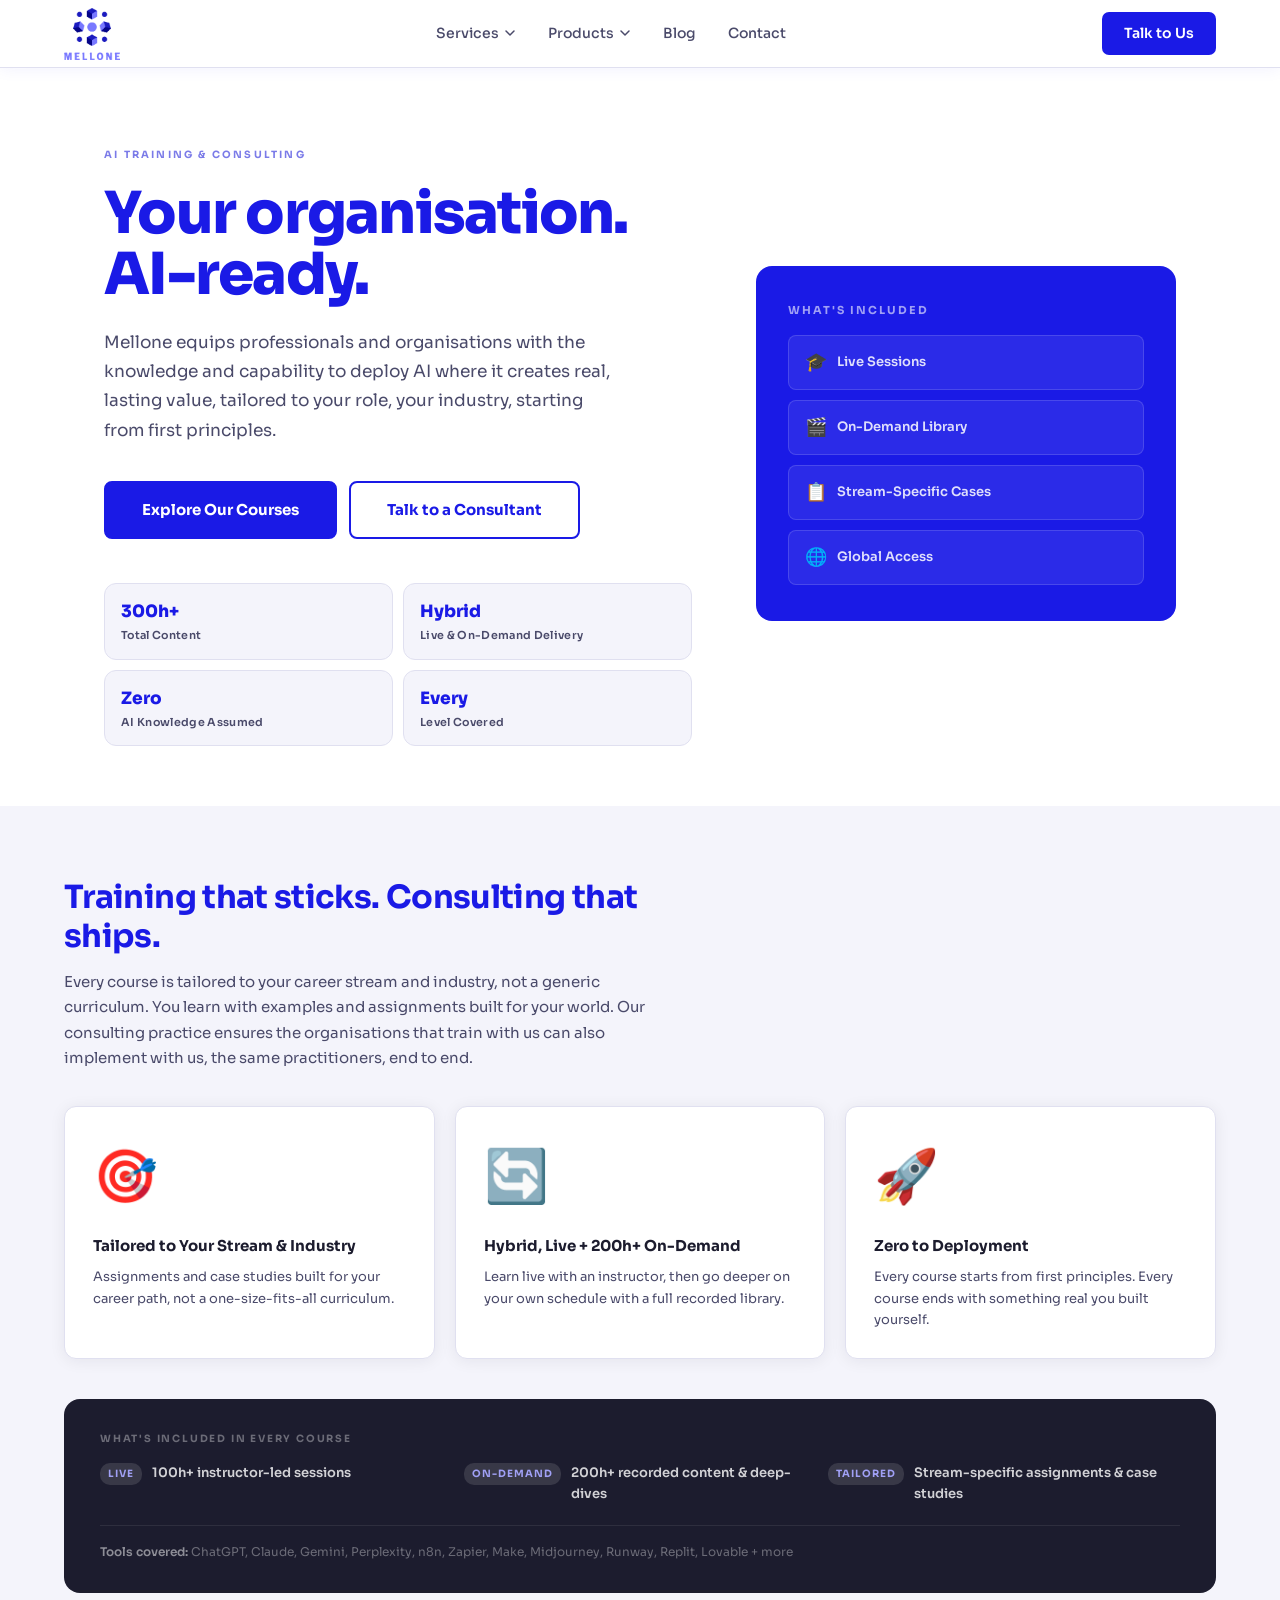
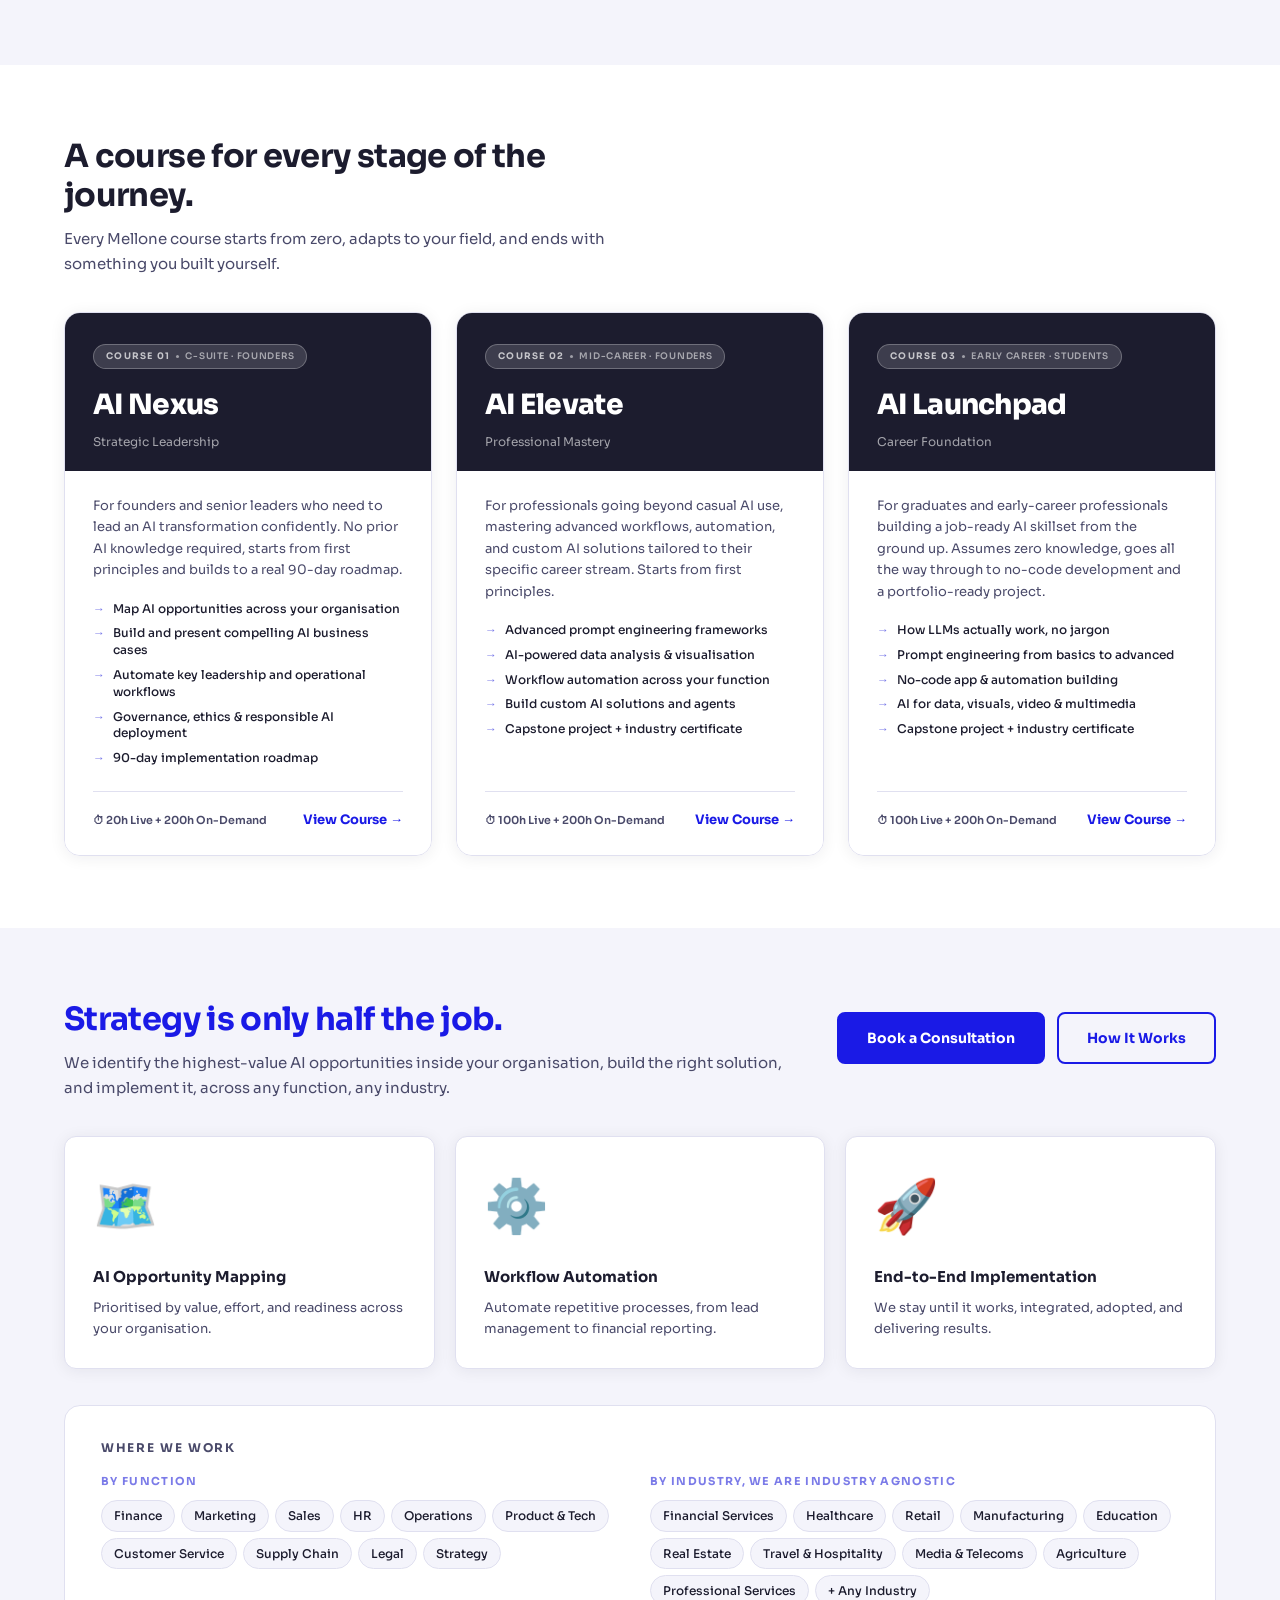
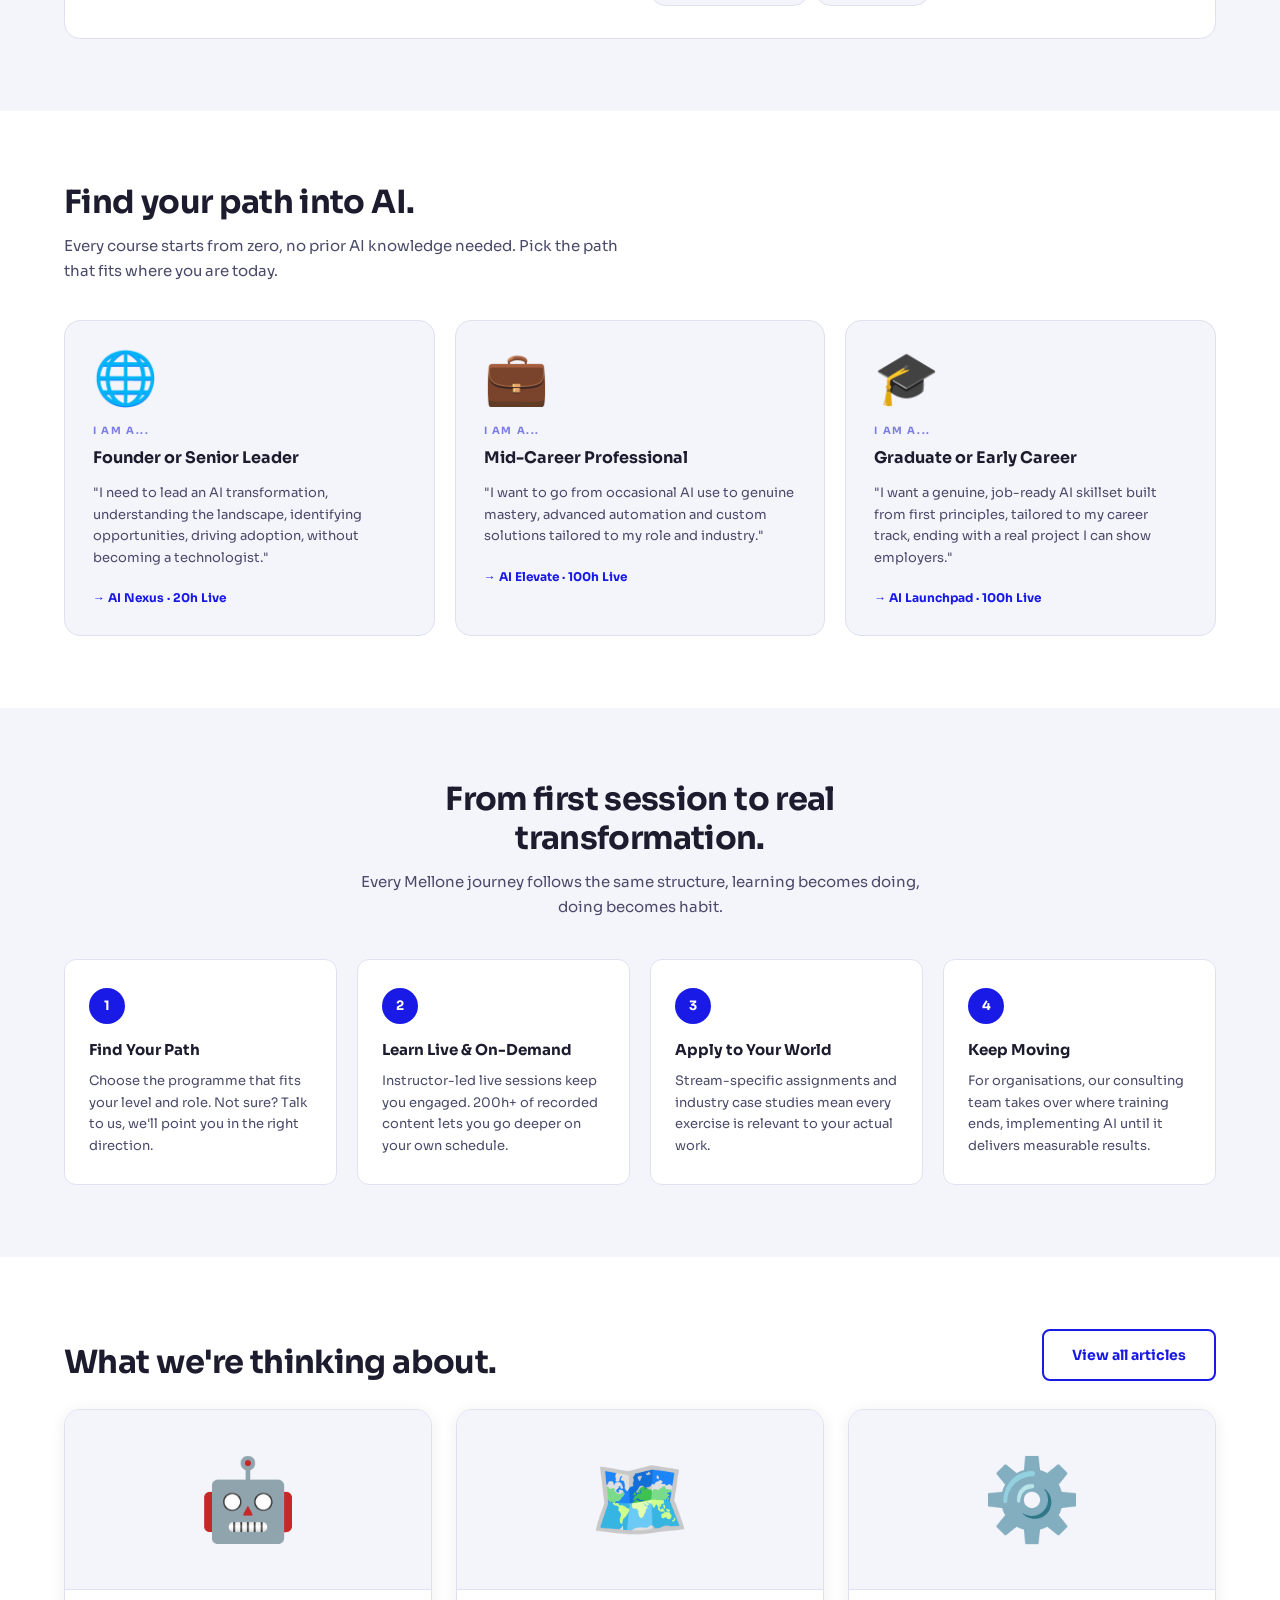
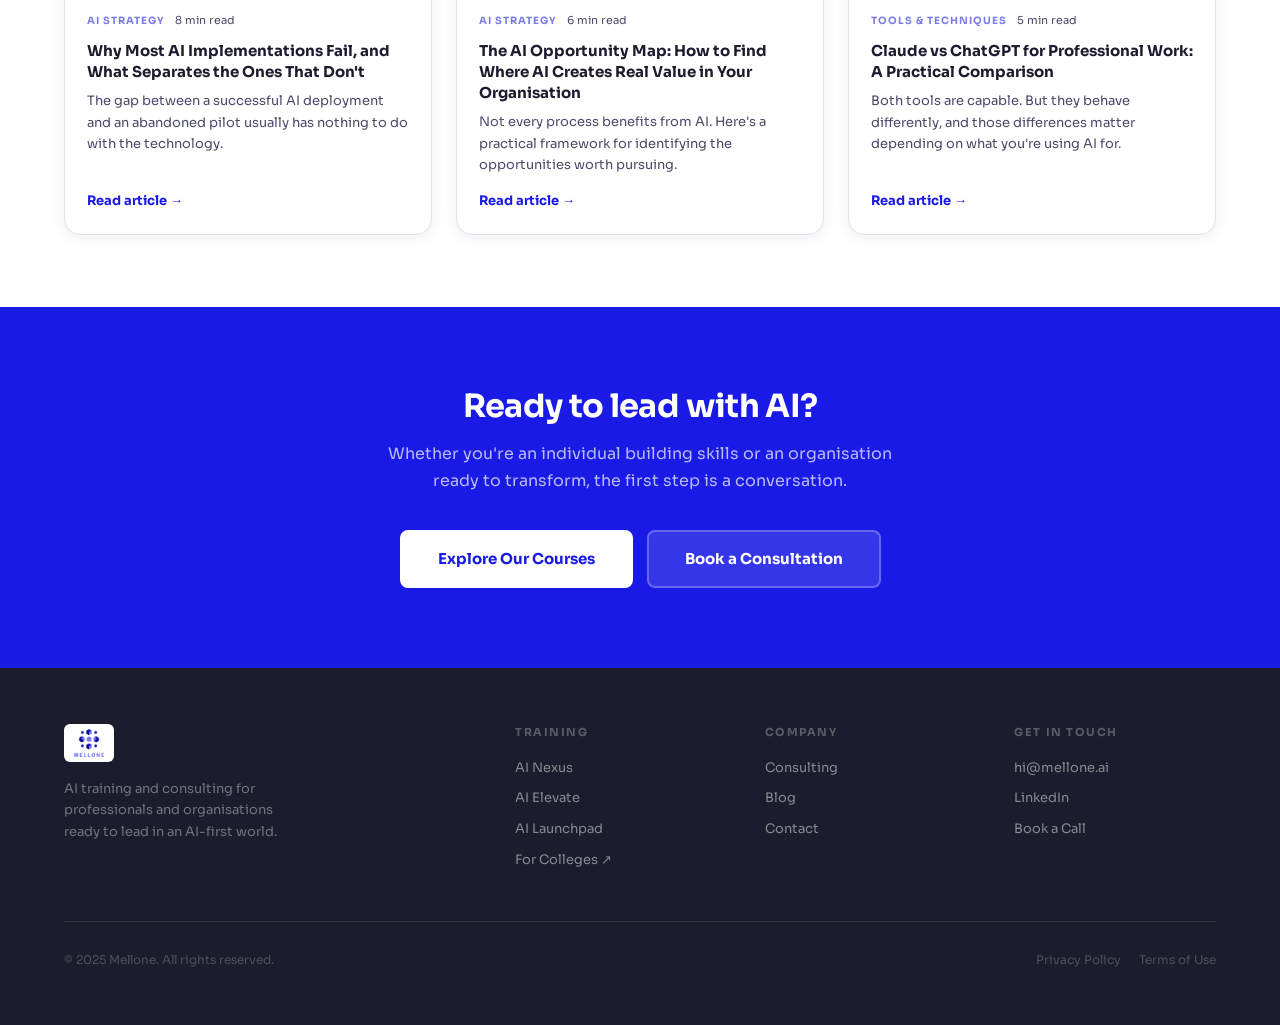
==== commit 50c57eae: "Update LinkedIn URL and email across all pages - LinkedIn: linkedin.com/company/mellone → linkedin.c" ====
--- a/index.html
+++ b/index.html
@@ -1245,8 +1245,8 @@
 
         <div>
           <div class="footer-col-title">Get in Touch</div>
-          <a href="mailto:hello@mellone.ai" class="footer-link">hello@mellone.ai</a>
-          <a href="https://linkedin.com/company/mellone" class="footer-link" target="_blank" rel="noopener">LinkedIn</a>
+          <a href="mailto:hi@mellone.ai" class="footer-link">hi@mellone.ai</a>
+          <a href="https://www.linkedin.com/company/109029571/" class="footer-link" target="_blank" rel="noopener">LinkedIn</a>
           <a href="contact.html" class="footer-link">Book a Call</a>
         </div>
       </div>
